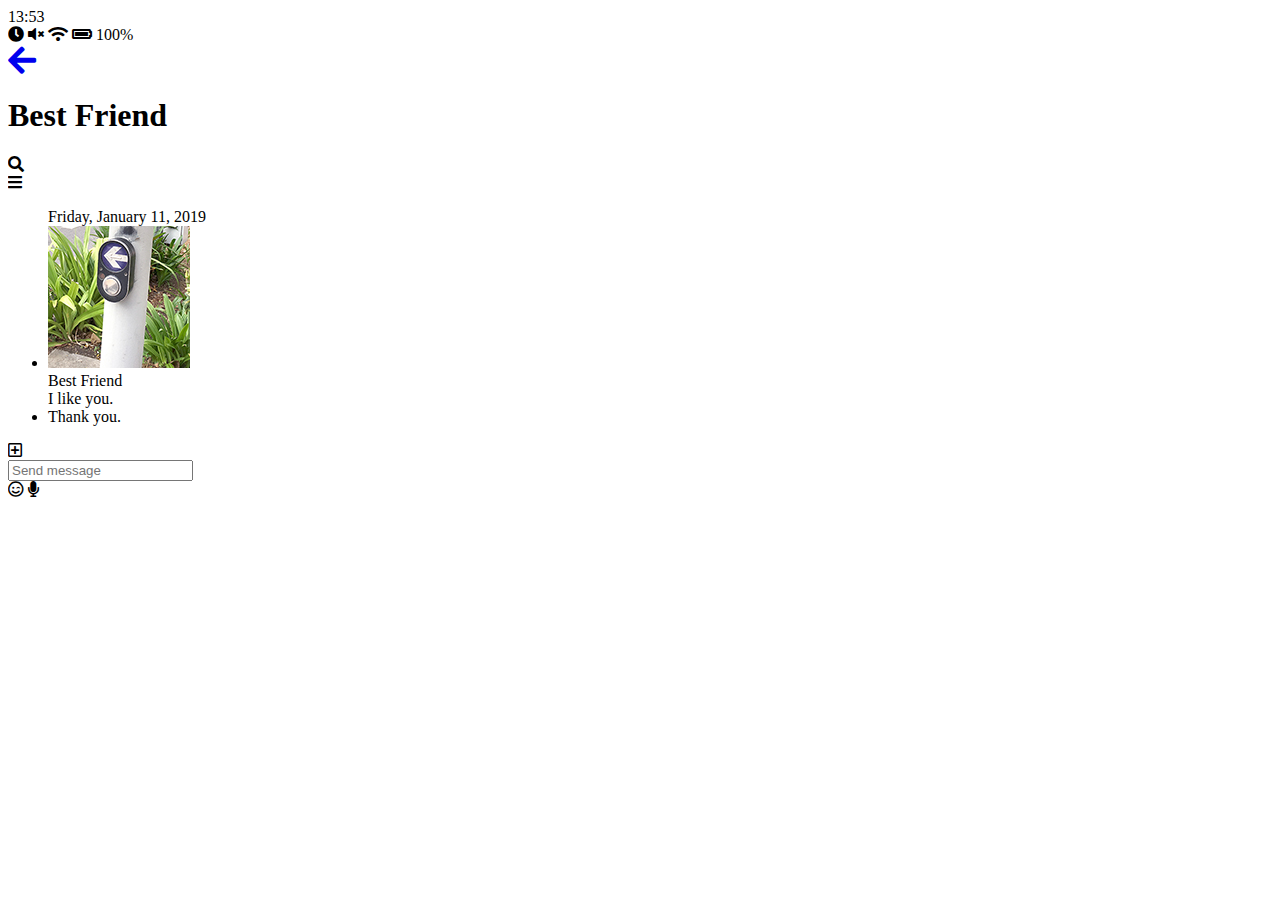
==== chat.html @ ee2a1f80 "clone-study" ====
<!DOCTYPE html>
<html lang="en">
<head>
    <meta charset="UTF-8">
    <meta name="viewport" content="width=device-width, initial-scale=1.0">
    <title>chat | kakao Clone</title>
    <link href="https://cdnjs.cloudflare.com/ajax/libs/font-awesome/5.13.0/css/all.min.css" rel="stylesheet">
</head>
<body>
    <div class="status-bar">
        <div class="status-bar__column">
            <span class="status-bar__clock">13:53</span>
        </div>
        <div class="status-bar__column">
            <i class="fas fa-clock"></i>
            <i class="fas fa-volume-mute"></i>
            <i class="fas fa-wifi"></i>
            <i class="fas fa-battery-full"></i>
            <span class="status-bar__battery-level">100%</span>
        </div>
    </div>

    <header class="header">
        <div class="header__header-column">
            <a href="index.html"><i class="fas fa-arrow-left fa-2x"></i></a>
            <h1 class="header__title">Best Friend</h1>
        </div>
        <div class="header__header-column">
            <span class="header__icon">
                <i class="fas fa-search"></i>
            </span>
            <div class="header__icon">
                <i class="fas fa-bars"></i>
            </div>
        </div>
    </header>

    <main class="chat">
        <ul class="caht__messages">
            <span class="chat__timestamp">Friday, January 11, 2019</span>
            <li class="incoming__message message">
                <img src="images/avatar.jpg" class="g-avatar">
                <div class="message__content">
                    <span class="message__author">Best Friend</span>
                    <div class="message__bubble">
                        I like you.
                    </div>
                </div>
                <span class="message_timestamp"></span>
            </li>
            <li class="incoming__message message">
                <span class="message_timestamp"></span>
                <div class="message__content">
                    <div class="message__bubble">
                        Thank you.
                    </div>
                </div>
            </li>
        </ul>
    </main>

    <div class="chat_write">
        <div class="chat__write-column">
            <i class="far fa-plus-square"></i>
        </div>
        <div class="chat__write-column">
            <input type="text" placeholder="Send message" class="chat__write-input">
        </div>
        <div class="chat__write-column">
            <span class="chat__write-icon">
                <i class="far fa-smile-wink"></i>
            </span>
            <span class="chat__write-icon">
                <i class="fas fa-microphone"></i>
            </span>
        </div>
    </div>

</body>
</html>
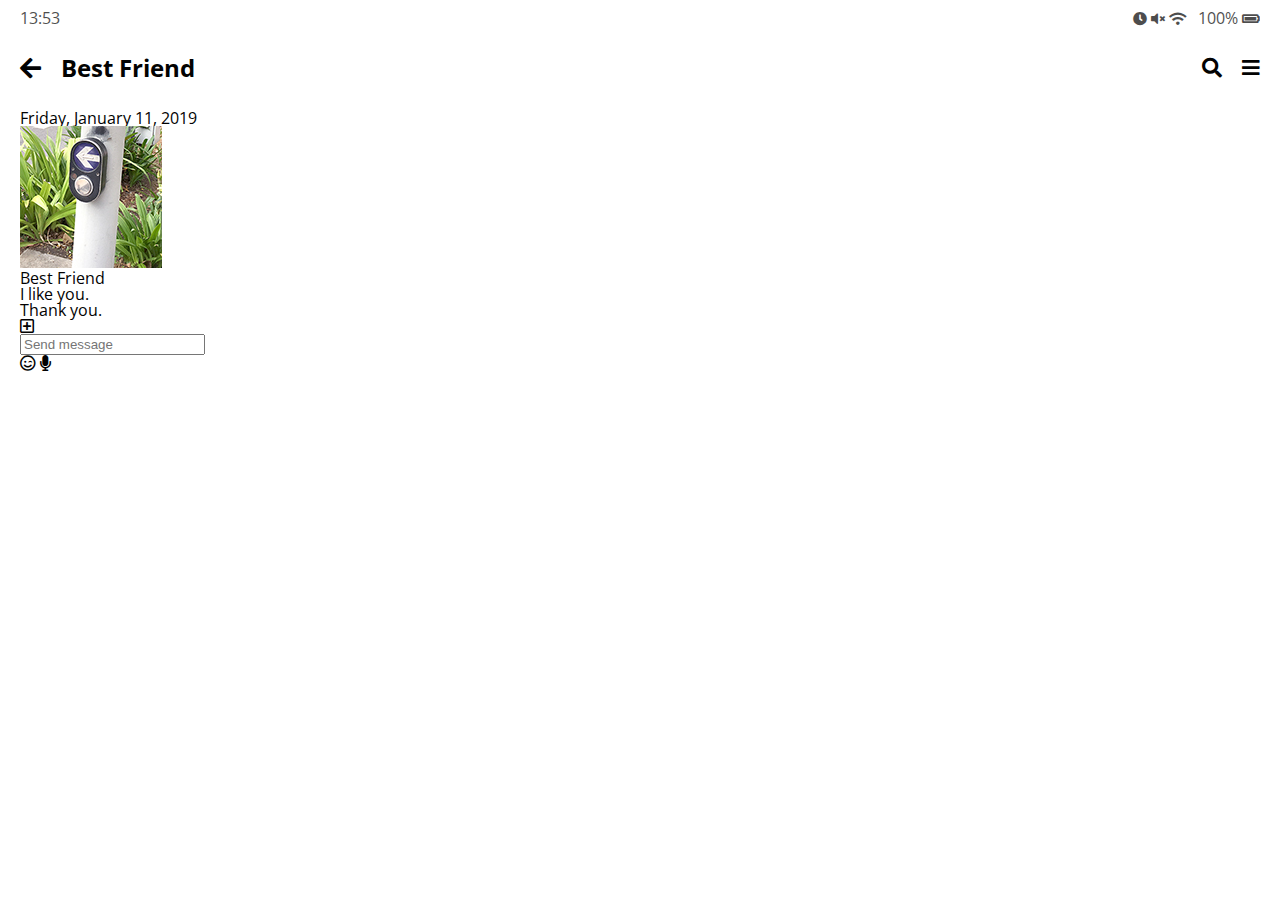
==== commit ac2f2683: "css" ====
--- a/chat.html
+++ b/chat.html
@@ -5,6 +5,7 @@
     <meta name="viewport" content="width=device-width, initial-scale=1.0">
     <title>chat | kakao Clone</title>
     <link href="https://cdnjs.cloudflare.com/ajax/libs/font-awesome/5.13.0/css/all.min.css" rel="stylesheet">
+    <link rel="stylesheet" href="css/styles.css">
 </head>
 <body>
     <div class="status-bar">
@@ -15,23 +16,23 @@
             <i class="fas fa-clock"></i>
             <i class="fas fa-volume-mute"></i>
             <i class="fas fa-wifi"></i>
+            <span class="status-bar__battery-level">100%</span>
             <i class="fas fa-battery-full"></i>
-            <span class="status-bar__battery-level">100%</span>
         </div>
     </div>
 
     <header class="header">
         <div class="header__header-column">
-            <a href="index.html"><i class="fas fa-arrow-left fa-2x"></i></a>
+            <a href="index.html" class="header_back-btn"><i class="fas fa-arrow-left"></i></a>
             <h1 class="header__title">Best Friend</h1>
         </div>
         <div class="header__header-column">
             <span class="header__icon">
                 <i class="fas fa-search"></i>
             </span>
-            <div class="header__icon">
+            <span class="header__icon">
                 <i class="fas fa-bars"></i>
-            </div>
+            </span>
         </div>
     </header>
 
--- a/css/styles.css
+++ b/css/styles.css
@@ -0,0 +1,20 @@
+@import url('https://fonts.googleapis.com/css2?family=Open+Sans:wght@400;600&display=swap');
+@import "reset.css";
+@import "status-bar.css";
+@import "header.css";
+@import "nav-bar.css";
+
+* {
+    box-sizing: border-box;
+}
+
+body {
+    background-color: #fff;
+    padding: 10px 20px;
+    color: #020202;
+    font-family: 'Open Sans', sans-serif;
+}
+
+a {
+    color: inherit;
+}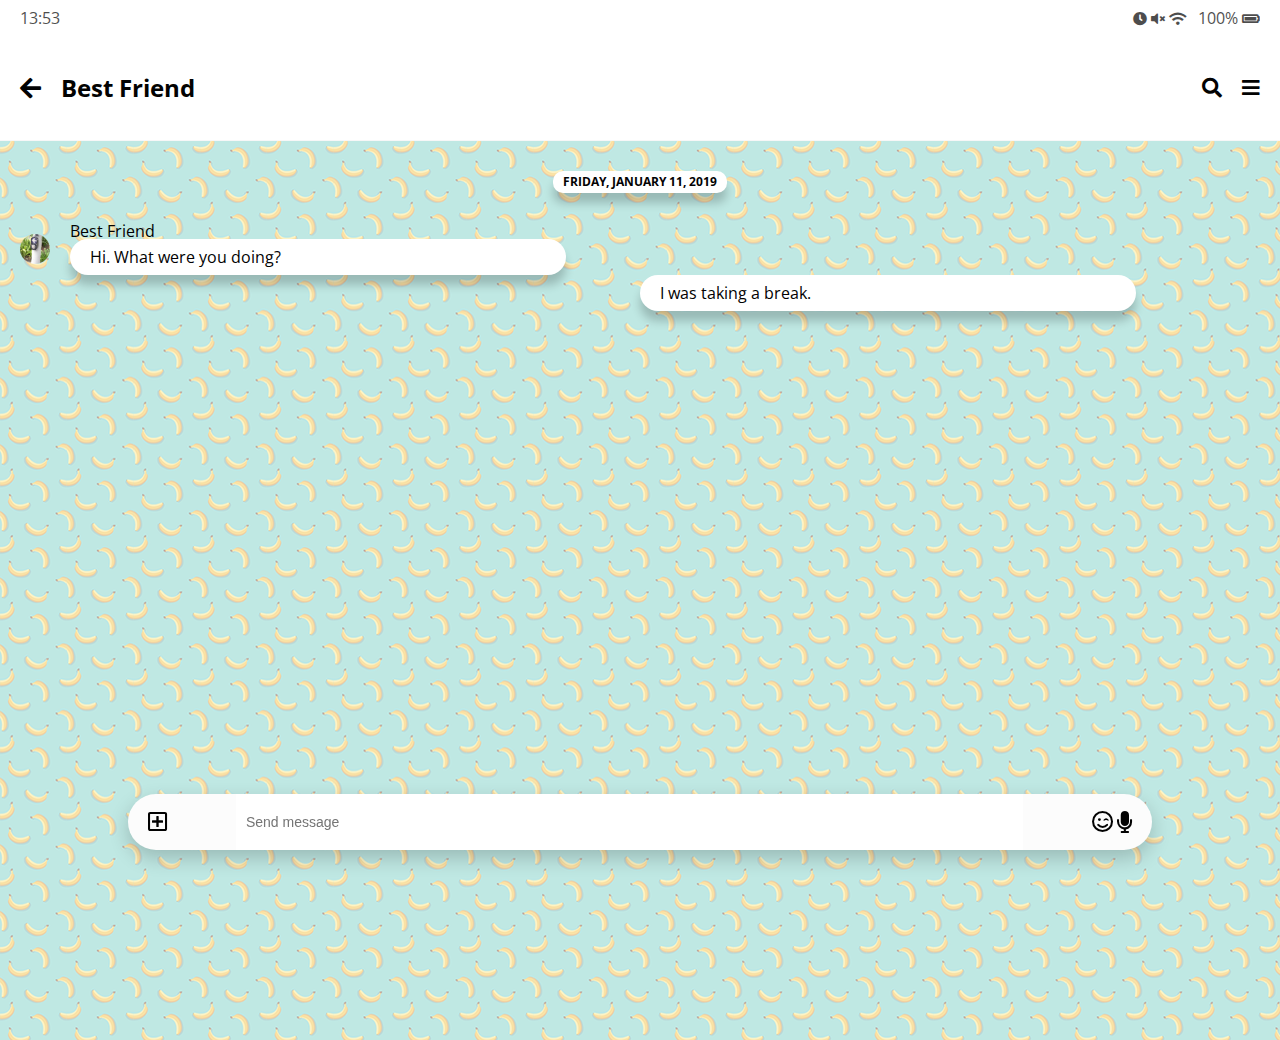
==== commit 6f9ee301: "css add" ====
--- a/chat.html
+++ b/chat.html
@@ -7,7 +7,7 @@
     <link href="https://cdnjs.cloudflare.com/ajax/libs/font-awesome/5.13.0/css/all.min.css" rel="stylesheet">
     <link rel="stylesheet" href="css/styles.css">
 </head>
-<body>
+<body class="chats-body">
     <div class="status-bar">
         <div class="status-bar__column">
             <span class="status-bar__clock">13:53</span>
@@ -36,24 +36,23 @@
         </div>
     </header>
 
-    <main class="chat">
+    <main class="chat-screen">
         <ul class="caht__messages">
             <span class="chat__timestamp">Friday, January 11, 2019</span>
-            <li class="incoming__message message">
-                <img src="images/avatar.jpg" class="g-avatar">
+            <li class="incoming-message message">
+                <img src="images/avatar.jpg" class="m__avtar">
                 <div class="message__content">
                     <span class="message__author">Best Friend</span>
                     <div class="message__bubble">
-                        I like you.
+                        Hi. What were you doing?
                     </div>
                 </div>
-                <span class="message_timestamp"></span>
             </li>
-            <li class="incoming__message message">
+            <li class="sent-message message">
                 <span class="message_timestamp"></span>
                 <div class="message__content">
                     <div class="message__bubble">
-                        Thank you.
+                        I was taking a break.
                     </div>
                 </div>
             </li>
--- a/css/styles.css
+++ b/css/styles.css
@@ -1,8 +1,14 @@
-@import url('https://fonts.googleapis.com/css2?family=Open+Sans:wght@400;600&display=swap');
+@import url('https://fonts.googleapis.com/css2?family=Open+Sans:wght@300;400;600&display=swap');
 @import "reset.css";
 @import "status-bar.css";
 @import "header.css";
 @import "nav-bar.css";
+@import "friend.css";
+@import "friends.css";
+@import "find.css";
+@import "more.css";
+@import "settings.css";
+@import "chat.css";
 
 * {
     box-sizing: border-box;
@@ -17,4 +23,5 @@
 
 a {
     color: inherit;
+    text-decoration: none;
 }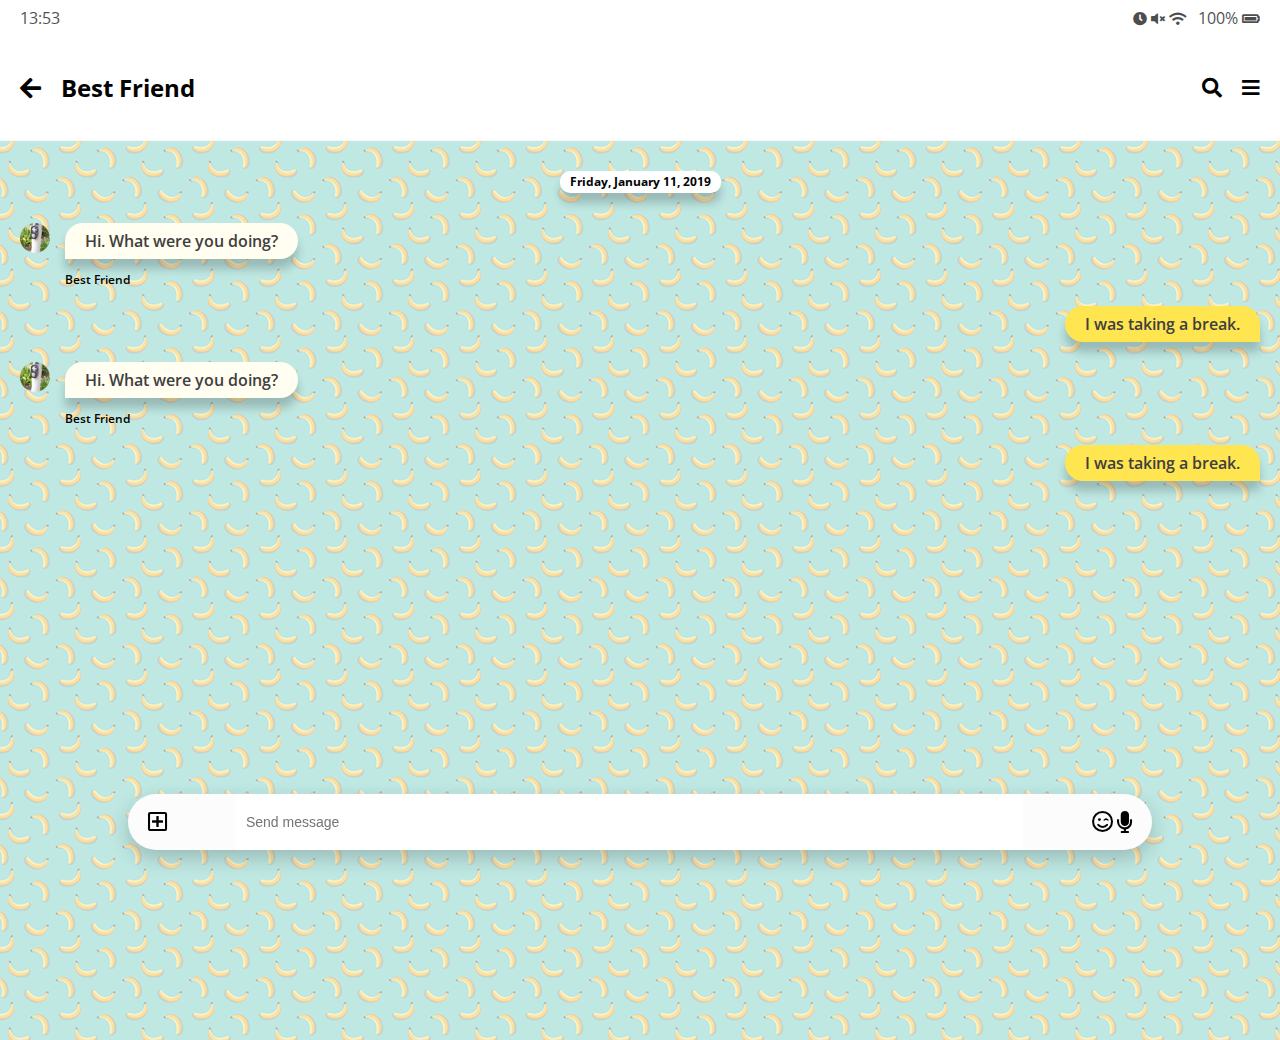
==== commit 2848a526: "add css" ====
--- a/chat.html
+++ b/chat.html
@@ -40,16 +40,33 @@
         <ul class="caht__messages">
             <span class="chat__timestamp">Friday, January 11, 2019</span>
             <li class="incoming-message message">
-                <img src="images/avatar.jpg" class="m__avtar">
+                <img src="images/avatar.jpg" class="m__avtar message__avatar">
                 <div class="message__content">
-                    <span class="message__author">Best Friend</span>
+                    <span class="message__bubble">
+                        Hi. What were you doing?
+                    </span>
+                    <span class="message__author">Best Friend
+                    </span>
+                </div>
+            </li>
+            <li class="sent-message message">
+                <div class="message__content">
                     <div class="message__bubble">
-                        Hi. What were you doing?
+                        I was taking a break.
                     </div>
                 </div>
             </li>
+            <li class="incoming-message message">
+                <img src="images/avatar.jpg" class="m__avtar message__avatar">
+                <div class="message__content">
+                    <span class="message__bubble">
+                        Hi. What were you doing?
+                    </span>
+                    <span class="message__author">Best Friend
+                    </span>
+                </div>
+            </li>
             <li class="sent-message message">
-                <span class="message_timestamp"></span>
                 <div class="message__content">
                     <div class="message__bubble">
                         I was taking a break.
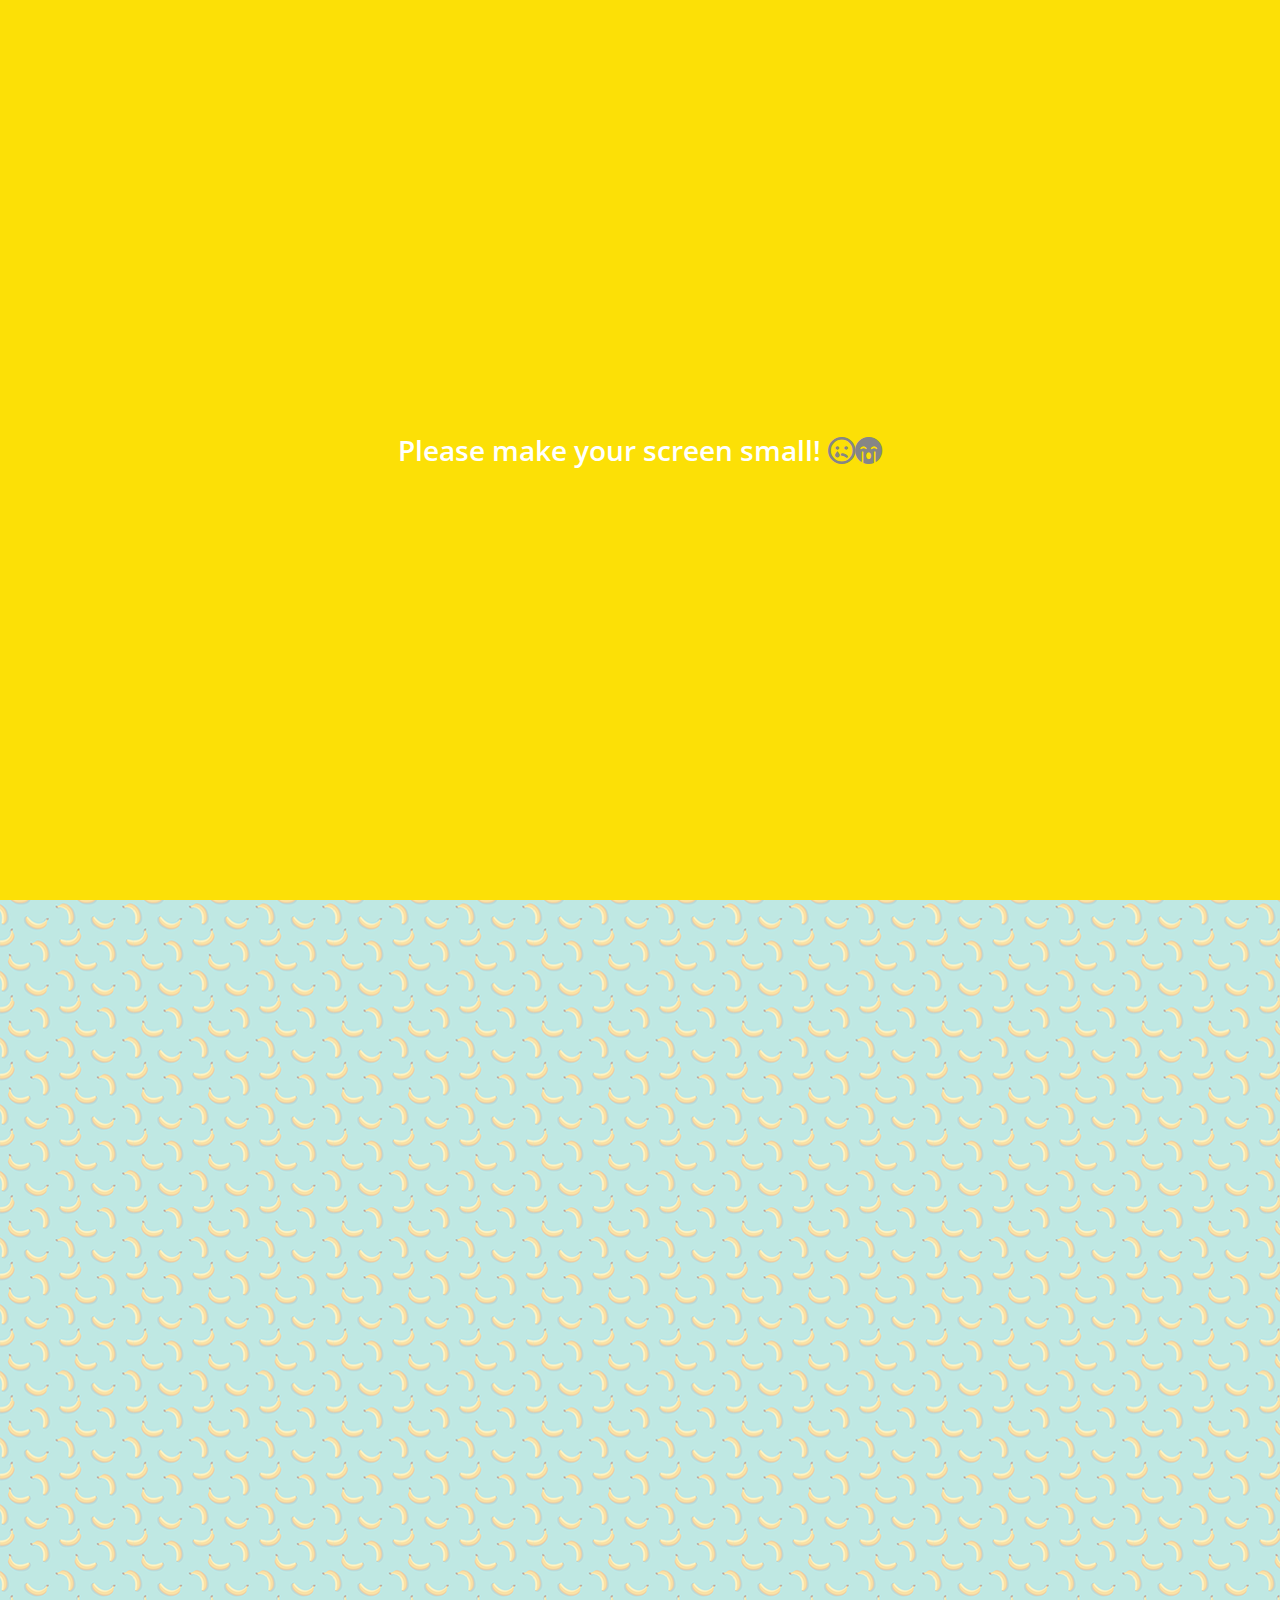
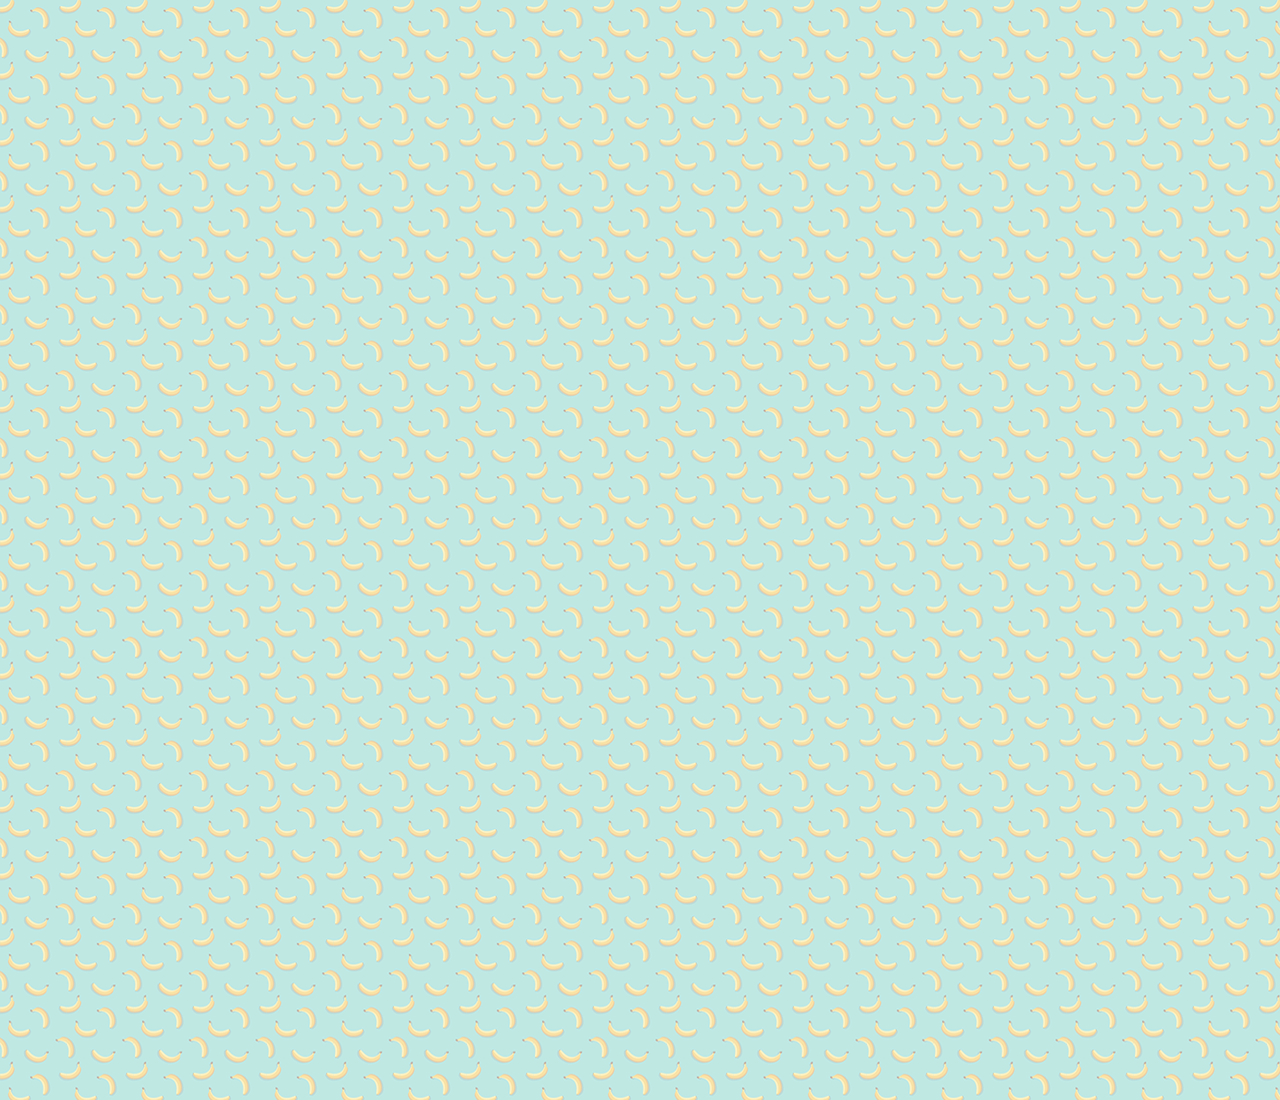
==== commit ac74fb75: "css add" ====
--- a/chat.html
+++ b/chat.html
@@ -8,33 +8,34 @@
     <link rel="stylesheet" href="css/styles.css">
 </head>
 <body class="chats-body">
-    <div class="status-bar">
-        <div class="status-bar__column">
-            <span class="status-bar__clock">13:53</span>
-        </div>
-        <div class="status-bar__column">
-            <i class="fas fa-clock"></i>
-            <i class="fas fa-volume-mute"></i>
-            <i class="fas fa-wifi"></i>
-            <span class="status-bar__battery-level">100%</span>
-            <i class="fas fa-battery-full"></i>
-        </div>
+    <div class="header-wrapper">
+        <div class="status-bar">
+            <div class="status-bar__column">
+                <span class="status-bar__clock">13:53</span>
+            </div>
+            <div class="status-bar__column">
+                <i class="fas fa-clock"></i>
+                <i class="fas fa-volume-mute"></i>
+                <i class="fas fa-wifi"></i>
+                <span class="status-bar__battery-level">100%</span>
+                <i class="fas fa-battery-full"></i>
+            </div>
+        </div>    
+        <header class="header">
+            <div class="header__header-column">
+                <a href="index.html" class="header_back-btn"><i class="fas fa-arrow-left"></i></a>
+                <h1 class="header__title">Best Friend</h1>
+            </div>
+            <div class="header__header-column">
+                <span class="header__icon">
+                    <i class="fas fa-search"></i>
+                </span>
+                <span class="header__icon">
+                    <i class="fas fa-bars"></i>
+                </span>
+            </div>
+        </header>
     </div>
-
-    <header class="header">
-        <div class="header__header-column">
-            <a href="index.html" class="header_back-btn"><i class="fas fa-arrow-left"></i></a>
-            <h1 class="header__title">Best Friend</h1>
-        </div>
-        <div class="header__header-column">
-            <span class="header__icon">
-                <i class="fas fa-search"></i>
-            </span>
-            <span class="header__icon">
-                <i class="fas fa-bars"></i>
-            </span>
-        </div>
-    </header>
 
     <main class="chat-screen">
         <ul class="caht__messages">
@@ -76,14 +77,12 @@
         </ul>
     </main>
 
-    <div class="chat_write">
-        <div class="chat__write-column">
+    <div class="chat_write-container">
+        <input class="chat__write" type="text" placeholder="Send message" class="chat__write-input">
+        <div class="chat__icon-left chat__icon">
             <i class="far fa-plus-square"></i>
         </div>
-        <div class="chat__write-column">
-            <input type="text" placeholder="Send message" class="chat__write-input">
-        </div>
-        <div class="chat__write-column">
+        <div class="chat__icon-right chat__icon">
             <span class="chat__write-icon">
                 <i class="far fa-smile-wink"></i>
             </span>
@@ -92,6 +91,8 @@
             </span>
         </div>
     </div>
-
+    <div class="bigscreen">
+        <span class="bigscreen__text">Please make your screen small! <i class="far fa-sad-tear"></i><i class="fas fa-sad-cry"></i></span>
+    </div>
 </body>
 </html>--- a/css/styles.css
+++ b/css/styles.css
@@ -9,6 +9,7 @@
 @import "more.css";
 @import "settings.css";
 @import "chat.css";
+@import "mobile.css";
 
 * {
     box-sizing: border-box;
@@ -24,4 +25,17 @@
 a {
     color: inherit;
     text-decoration: none;
+}
+@keyframes fadein {
+    from {
+        transform: translateY(40px);
+        opacity: 0;
+    }
+    to {
+        transform: none;
+        opacity: 1;
+    }
+}
+main {
+    animation: fadein 0.5s ease-in-out;
 }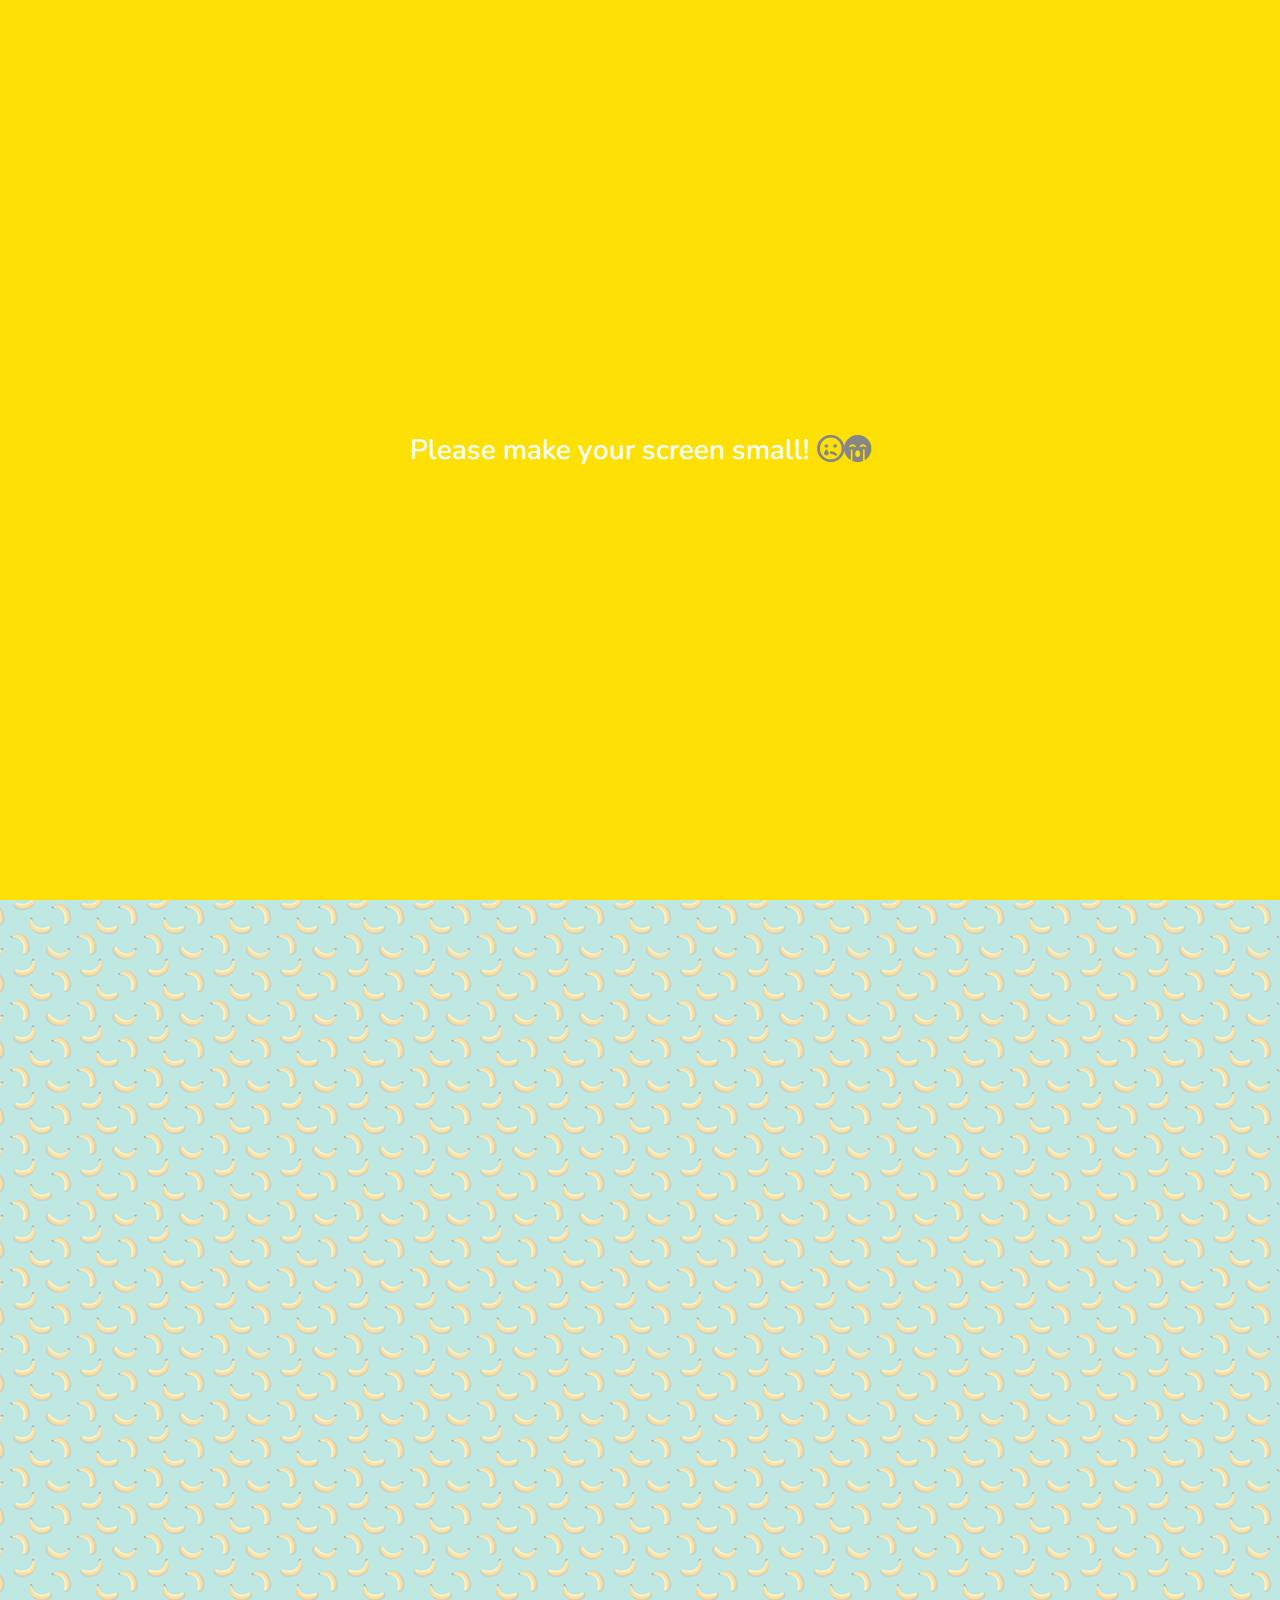
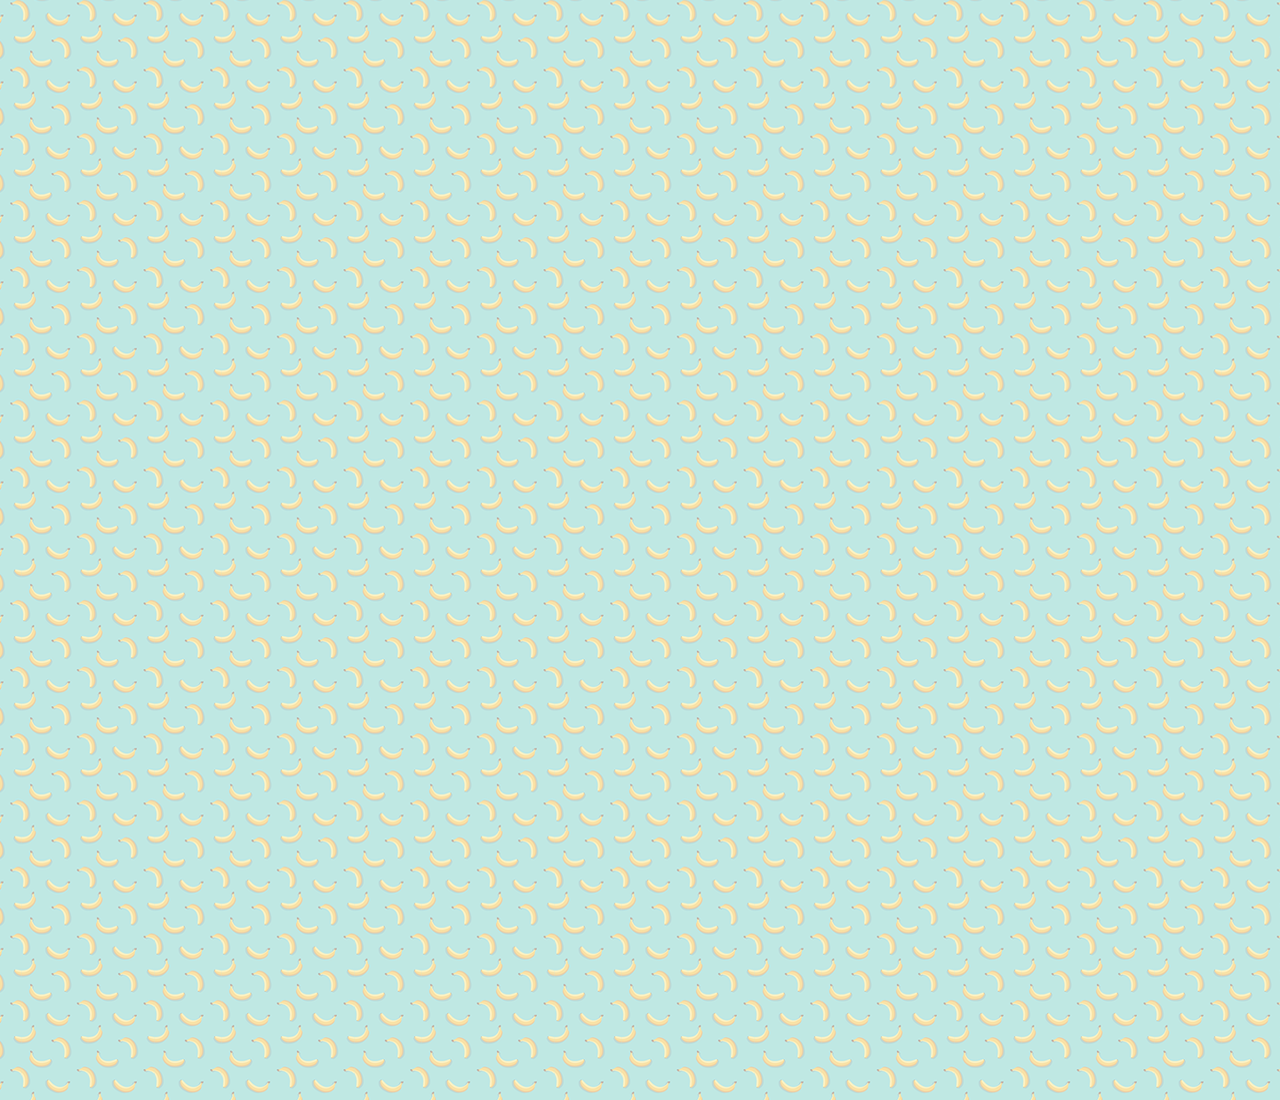
==== commit 2c98e037: "added & Modified" ====
--- a/chat.html
+++ b/chat.html
@@ -8,69 +8,101 @@
     <link rel="stylesheet" href="css/styles.css">
 </head>
 <body class="chats-body">
-    <div class="header-wrapper">
-        <div class="status-bar">
+        <div class="chat-status-bar">
+            <div class="staus-bar__colunm">
+                <i class="fas fa-signal"></i>
+                <span class="status-bar__telecom">LGU</span>
+                <i class="fas fa-wifi"></i>
+            </div>
             <div class="status-bar__column">
-                <span class="status-bar__clock">13:53</span>
+                <span class="status-bar__clock">15:53 PM</span>
             </div>
             <div class="status-bar__column">
                 <i class="fas fa-clock"></i>
-                <i class="fas fa-volume-mute"></i>
-                <i class="fas fa-wifi"></i>
-                <span class="status-bar__battery-level">100%</span>
-                <i class="fas fa-battery-full"></i>
+                <!-- <i class="fas fa-volume-mute"></i> -->
+                <i class="fas fa-location-arrow"></i>
+                <span class="status-bar__battery-level">86%</span>
+                <i class="fas fa-battery-three-quarters battery"></i>
             </div>
-        </div>    
-        <header class="header">
-            <div class="header__header-column">
-                <a href="index.html" class="header_back-btn"><i class="fas fa-arrow-left"></i></a>
-                <h1 class="header__title">Best Friend</h1>
-            </div>
-            <div class="header__header-column">
-                <span class="header__icon">
-                    <i class="fas fa-search"></i>
-                </span>
-                <span class="header__icon">
-                    <i class="fas fa-bars"></i>
-                </span>
-            </div>
-        </header>
-    </div>
+        </div>   
+                <header class="header">
+                    <div class="header__header-column">
+                        <a href="index.html" class="header_back-btn"><i class="fas fa-chevron-left"></i></a>
+                        <h1 class="header__title">Best Friend</h1>
+                    </div>
+                    <div class="header__header-column">
+                        <span class="header__icon">
+                            <a href="find.html"><i class="fas fa-search header__icon-search"></i></a>
+                        </span>
+                        <div class="header__menu-btn-container">
+                            <input type="checkbox" id="trigger" />
+                            <label clsss="trigger-menu" for="trigger">
+                              <span></span>
+                              <span></span>
+                              <span></span>
+                            </label>
+                          </div>
+                        <!-- <span class="header__icon">
+                            <i class="fas fa-bars"></i>
+                        </span> -->
+                    </div>
+                </header>
 
     <main class="chat-screen">
         <ul class="caht__messages">
-            <span class="chat__timestamp">Friday, January 11, 2019</span>
+            <span class="chat__timestamp">Friday, july 11, 2020</span>
             <li class="incoming-message message">
-                <img src="images/avatar.jpg" class="m__avtar message__avatar">
+                <img src="images/friend8.jpg" class="m__avtar message__avatar">
                 <div class="message__content">
                     <span class="message__bubble">
                         Hi. What were you doing?
                     </span>
-                    <span class="message__author">Best Friend
-                    </span>
+                    <div class="message__content-column">
+                        <span class="message__author">Best Friend</span>
+                        <span class="message__time">7:50 AM
+                        </span>
+                    </div>
                 </div>
             </li>
             <li class="sent-message message">
                 <div class="message__content">
                     <div class="message__bubble">
-                        I was taking a break.
+                        **
                     </div>
+                    <span class="message__time">7:51 AM</span>
                 </div>
             </li>
             <li class="incoming-message message">
-                <img src="images/avatar.jpg" class="m__avtar message__avatar">
+                <img src="images/friend8.jpg" class="m__avtar message__avatar">
                 <div class="message__content">
                     <span class="message__bubble">
-                        Hi. What were you doing?
+                        What's going on?
                     </span>
-                    <span class="message__author">Best Friend
-                    </span>
+                    <div class="message__content-column">
+                        <span class="message__author">Best Friend</span>
+                        <span class="message__time">7:53 AM
+                        </span>
+                    </div>
                 </div>
             </li>
             <li class="sent-message message">
                 <div class="message__content">
                     <div class="message__bubble">
-                        I was taking a break.
+                        그냥 좀...
+                    </div>
+                    <span class="message__time">7:55 AM</span>
+                </div>
+            </li>
+            <li class="incoming-message message">
+                <img src="images/friend8.jpg" class="m__avtar message__avatar">
+                <div class="message__content">
+                    <span class="message__bubble">
+                        Are you alive?
+                    </span>
+                    <div class="message__content-column">
+                        <span class="message__author">Best Friend</span>
+                        <span class="message__time">7:58 AM
+                        </span>
                     </div>
                 </div>
             </li>
--- a/css/styles.css
+++ b/css/styles.css
@@ -1,4 +1,6 @@
 @import url('https://fonts.googleapis.com/css2?family=Open+Sans:wght@300;400;600&display=swap');
+@import url('https://fonts.googleapis.com/css2?family=Mukta:wght@300;400;600;700&display=swap');
+@import url('https://fonts.googleapis.com/css2?family=Nunito:wght@300;400;600;700&display=swap');
 @import "reset.css";
 @import "status-bar.css";
 @import "header.css";
@@ -16,15 +18,21 @@
 }
 
 body {
-    background-color: #fff;
+    background-color:#fff;
     padding: 10px 20px;
-    color: #020202;
-    font-family: 'Open Sans', sans-serif;
+    color: #444444;
+/*     font-family: 'Open Sans', sans-serif;
+    font-family: 'Mukta', sans-serif; */
+    font-family: 'Nunito', sans-serif;
+    height: 1000px;
 }
 
 a {
     color: inherit;
     text-decoration: none;
+}
+main {
+    margin-top: 110px;
 }
 @keyframes fadein {
     from {
@@ -37,5 +45,20 @@
     }
 }
 main {
+    overflow: hidden;
     animation: fadein 0.5s ease-in-out;
-}+}
+::-webkit-scrollbar {
+    width: 15px;
+  }
+::-webkit-scrollbar-thumb {
+    background-color: #85a19d;
+    border-radius: 10px;
+    background-clip: padding-box;
+    border: 2px solid transparent;
+  }
+::-webkit-scrollbar-track {
+    background-color: #c7e2de;
+    border-radius: 10px;
+    box-shadow: inset 0px 0px 5px white;
+  }